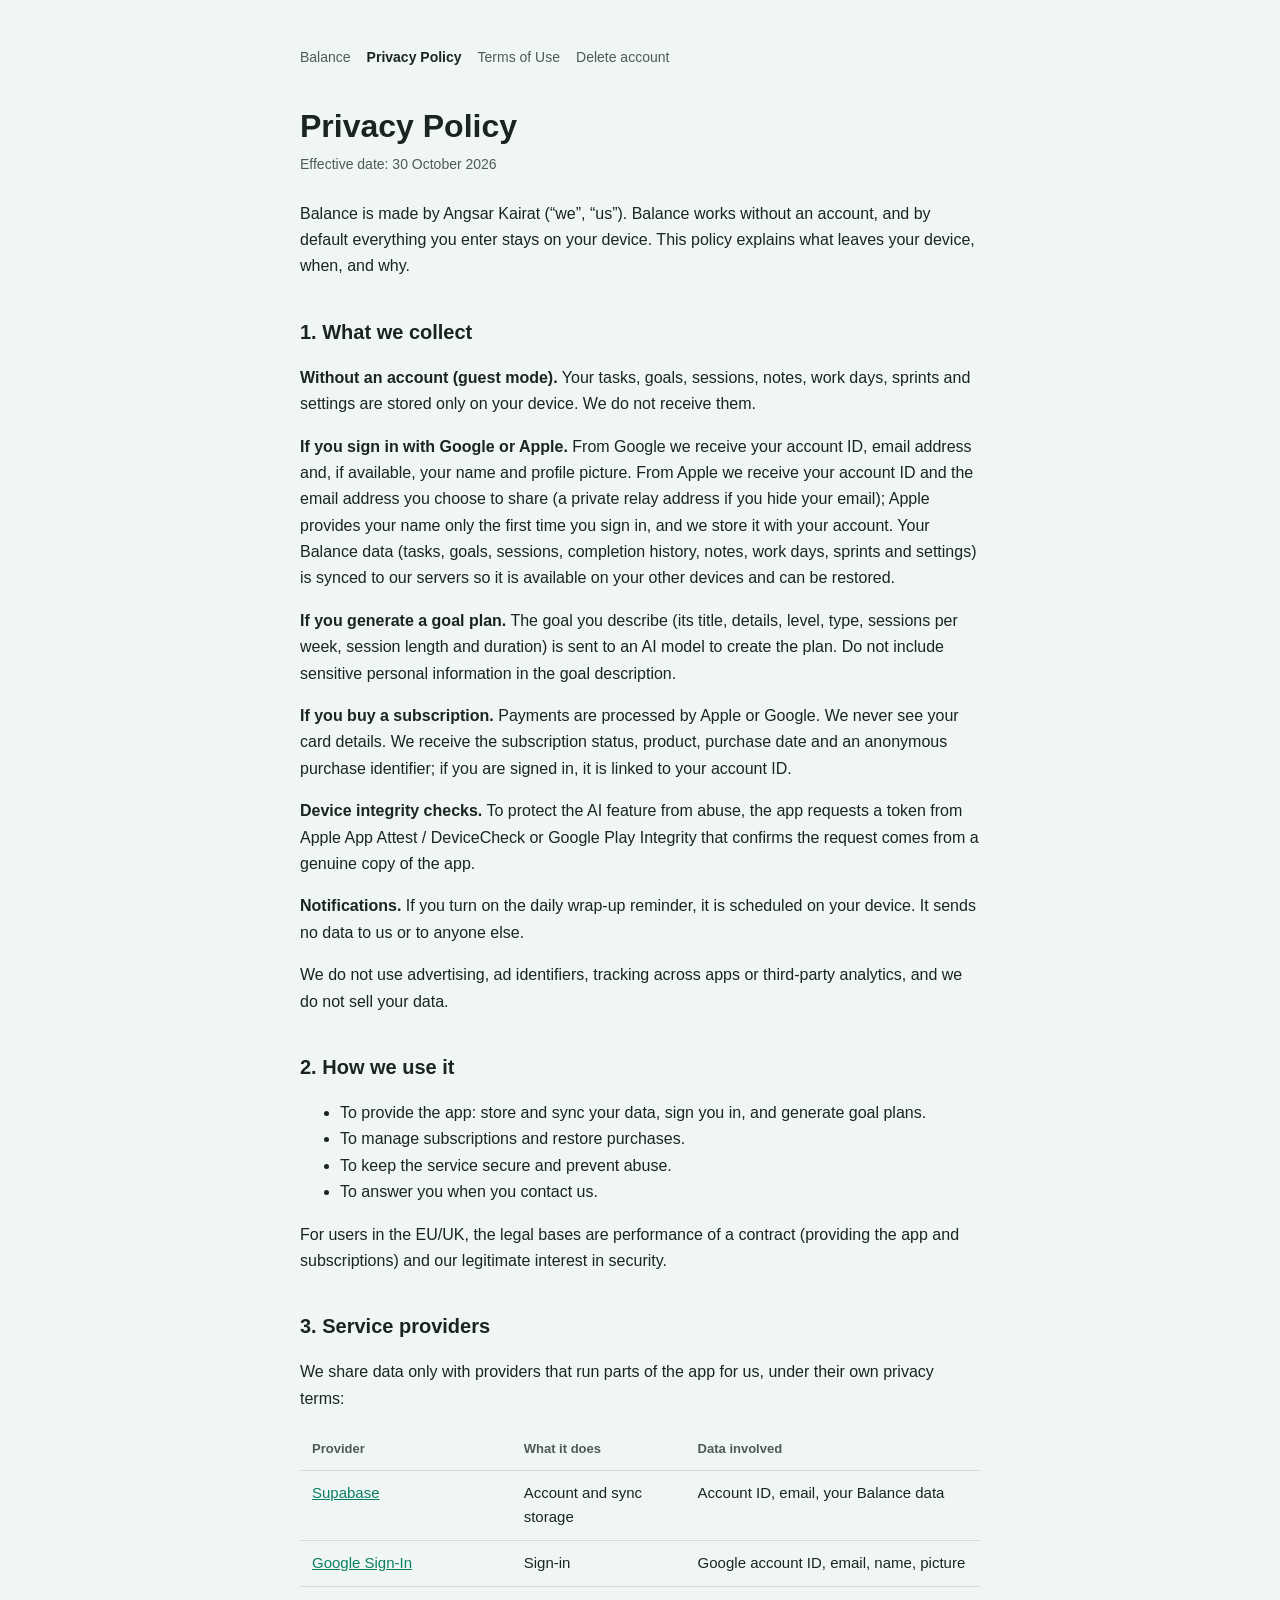
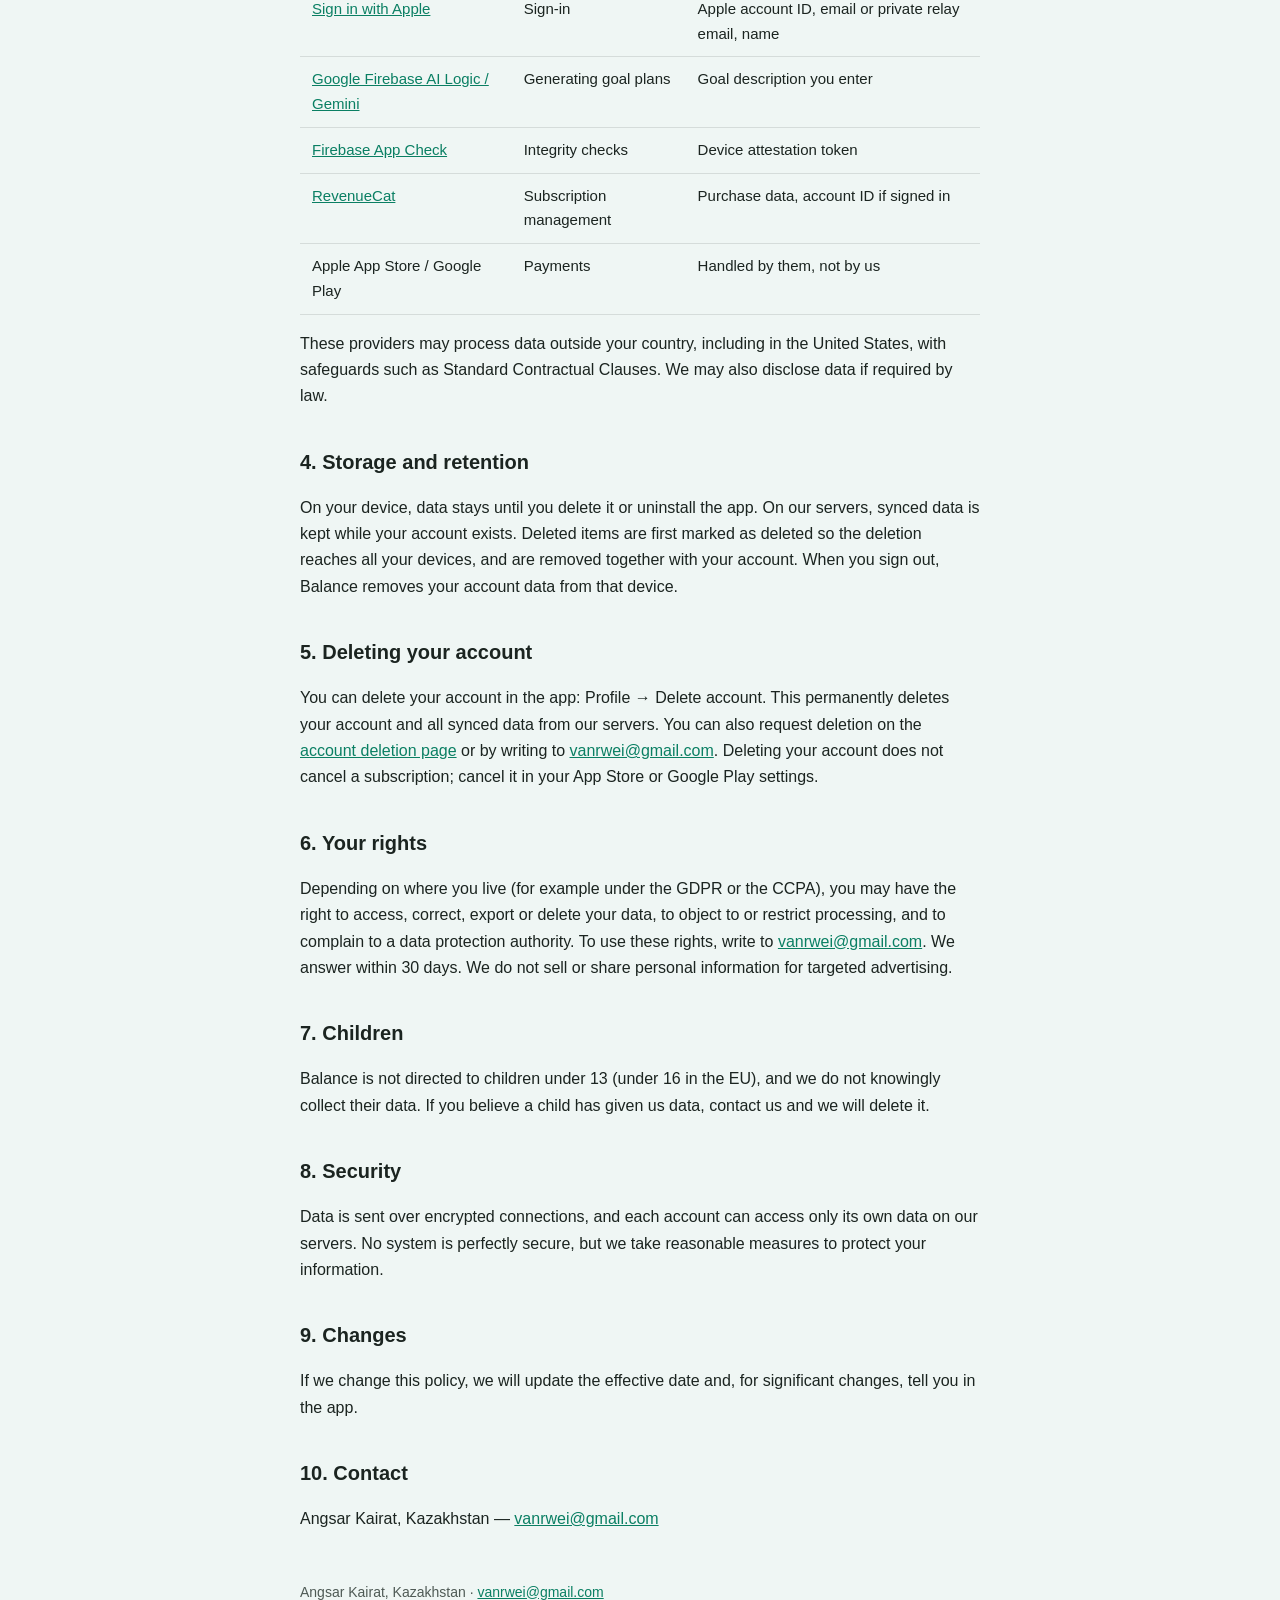
==== privacy.html @ ab6b9002 "Privacy policy, terms of use and account deletion pages" ====
<!doctype html>
<html lang="en">
<head>
<meta charset="utf-8">
<meta name="viewport" content="width=device-width,initial-scale=1">
<title>Privacy Policy — Balance</title>
<meta name="description" content="How Balance handles your data.">
<meta name="color-scheme" content="light dark">
<link rel="stylesheet" href="style.css">
</head>
<body>
<main>
<nav aria-label="Balance legal pages"><a href="index.html">Balance</a><a href="privacy.html" aria-current="page">Privacy Policy</a><a href="terms.html">Terms of Use</a><a href="delete-account.html">Delete account</a></nav>
<h1>Privacy Policy</h1>
<p class="meta">Effective date: 30 October 2026</p>
<p>Balance is made by Angsar Kairat (“we”, “us”). Balance works without an account, and by default everything you enter stays on your device. This policy explains what leaves your device, when, and why.</p>

<h2>1. What we collect</h2>
<p><strong>Without an account (guest mode).</strong> Your tasks, goals, sessions, notes, work days, sprints and settings are stored only on your device. We do not receive them.</p>
<p><strong>If you sign in with Google or Apple.</strong> From Google we receive your account ID, email address and, if available, your name and profile picture. From Apple we receive your account ID and the email address you choose to share (a private relay address if you hide your email); Apple provides your name only the first time you sign in, and we store it with your account. Your Balance data (tasks, goals, sessions, completion history, notes, work days, sprints and settings) is synced to our servers so it is available on your other devices and can be restored.</p>
<p><strong>If you generate a goal plan.</strong> The goal you describe (its title, details, level, type, sessions per week, session length and duration) is sent to an AI model to create the plan. Do not include sensitive personal information in the goal description.</p>
<p><strong>If you buy a subscription.</strong> Payments are processed by Apple or Google. We never see your card details. We receive the subscription status, product, purchase date and an anonymous purchase identifier; if you are signed in, it is linked to your account ID.</p>
<p><strong>Device integrity checks.</strong> To protect the AI feature from abuse, the app requests a token from Apple App Attest / DeviceCheck or Google Play Integrity that confirms the request comes from a genuine copy of the app.</p>
<p><strong>Notifications.</strong> If you turn on the daily wrap-up reminder, it is scheduled on your device. It sends no data to us or to anyone else.</p>
<p>We do not use advertising, ad identifiers, tracking across apps or third-party analytics, and we do not sell your data.</p>

<h2>2. How we use it</h2>
<ul>
<li>To provide the app: store and sync your data, sign you in, and generate goal plans.</li>
<li>To manage subscriptions and restore purchases.</li>
<li>To keep the service secure and prevent abuse.</li>
<li>To answer you when you contact us.</li>
</ul>
<p>For users in the EU/UK, the legal bases are performance of a contract (providing the app and subscriptions) and our legitimate interest in security.</p>

<h2>3. Service providers</h2>
<p>We share data only with providers that run parts of the app for us, under their own privacy terms:</p>
<table>
<tr><th>Provider</th><th>What it does</th><th>Data involved</th></tr>
<tr><td><a href="https://supabase.com/privacy">Supabase</a></td><td>Account and sync storage</td><td>Account ID, email, your Balance data</td></tr>
<tr><td><a href="https://policies.google.com/privacy">Google Sign-In</a></td><td>Sign-in</td><td>Google account ID, email, name, picture</td></tr>
<tr><td><a href="https://www.apple.com/legal/privacy/">Sign in with Apple</a></td><td>Sign-in</td><td>Apple account ID, email or private relay email, name</td></tr>
<tr><td><a href="https://firebase.google.com/support/privacy">Google Firebase AI Logic / Gemini</a></td><td>Generating goal plans</td><td>Goal description you enter</td></tr>
<tr><td><a href="https://firebase.google.com/support/privacy">Firebase App Check</a></td><td>Integrity checks</td><td>Device attestation token</td></tr>
<tr><td><a href="https://www.revenuecat.com/privacy">RevenueCat</a></td><td>Subscription management</td><td>Purchase data, account ID if signed in</td></tr>
<tr><td>Apple App Store / Google Play</td><td>Payments</td><td>Handled by them, not by us</td></tr>
</table>
<p>These providers may process data outside your country, including in the United States, with safeguards such as Standard Contractual Clauses. We may also disclose data if required by law.</p>

<h2>4. Storage and retention</h2>
<p>On your device, data stays until you delete it or uninstall the app. On our servers, synced data is kept while your account exists. Deleted items are first marked as deleted so the deletion reaches all your devices, and are removed together with your account. When you sign out, Balance removes your account data from that device.</p>

<h2>5. Deleting your account</h2>
<p>You can delete your account in the app: Profile → Delete account. This permanently deletes your account and all synced data from our servers. You can also request deletion on the <a href="delete-account.html">account deletion page</a> or by writing to <a href="mailto:vanrwei@gmail.com">vanrwei@gmail.com</a>. Deleting your account does not cancel a subscription; cancel it in your App Store or Google Play settings.</p>

<h2>6. Your rights</h2>
<p>Depending on where you live (for example under the GDPR or the CCPA), you may have the right to access, correct, export or delete your data, to object to or restrict processing, and to complain to a data protection authority. To use these rights, write to <a href="mailto:vanrwei@gmail.com">vanrwei@gmail.com</a>. We answer within 30 days. We do not sell or share personal information for targeted advertising.</p>

<h2>7. Children</h2>
<p>Balance is not directed to children under 13 (under 16 in the EU), and we do not knowingly collect their data. If you believe a child has given us data, contact us and we will delete it.</p>

<h2>8. Security</h2>
<p>Data is sent over encrypted connections, and each account can access only its own data on our servers. No system is perfectly secure, but we take reasonable measures to protect your information.</p>

<h2>9. Changes</h2>
<p>If we change this policy, we will update the effective date and, for significant changes, tell you in the app.</p>

<h2>10. Contact</h2>
<p>Angsar Kairat, Kazakhstan — <a href="mailto:vanrwei@gmail.com">vanrwei@gmail.com</a></p>
<footer>Angsar Kairat, Kazakhstan · <a href="mailto:vanrwei@gmail.com">vanrwei@gmail.com</a></footer>
</main>
</body>
</html>
---- style.css ----
:root{--bg:#EFF6F4;--fg:#1B2420;--mut:#4F5A55;--acc:#0A7F63;--card:rgba(255,255,255,.7);--bd:rgba(27,36,32,.12)}
@media (prefers-color-scheme:dark){:root{--bg:#071110;--fg:#ECF2EF;--mut:#9BA9A3;--acc:#48E2B0;--card:rgba(255,255,255,.06);--bd:rgba(255,255,255,.14)}}
*{box-sizing:border-box}
body{margin:0;background:var(--bg);color:var(--fg);font:16px/1.65 -apple-system,BlinkMacSystemFont,"Segoe UI",Roboto,Helvetica,Arial,sans-serif}
main{max-width:720px;margin:0 auto;padding:40px 20px 80px}
nav{display:flex;gap:16px;flex-wrap:wrap;margin-bottom:32px;font-size:14px}
nav a{color:var(--mut);text-decoration:none;padding:6px 0}
nav a[aria-current=page]{color:var(--fg);font-weight:600}
h1{font-size:32px;line-height:1.2;margin:0 0 8px}
h2{font-size:20px;margin:36px 0 8px}
p,li{color:var(--fg)}
.meta{color:var(--mut);font-size:14px;margin:0 0 24px}
a{color:var(--acc)}
table{width:100%;border-collapse:collapse;font-size:15px;margin:12px 0}
th,td{text-align:left;padding:10px 12px;border-bottom:1px solid var(--bd);vertical-align:top}
th{color:var(--mut);font-weight:600;font-size:13px}
.box{background:var(--card);border:1px solid var(--bd);border-radius:16px;padding:16px 20px;margin:16px 0}
footer{margin-top:48px;color:var(--mut);font-size:14px}
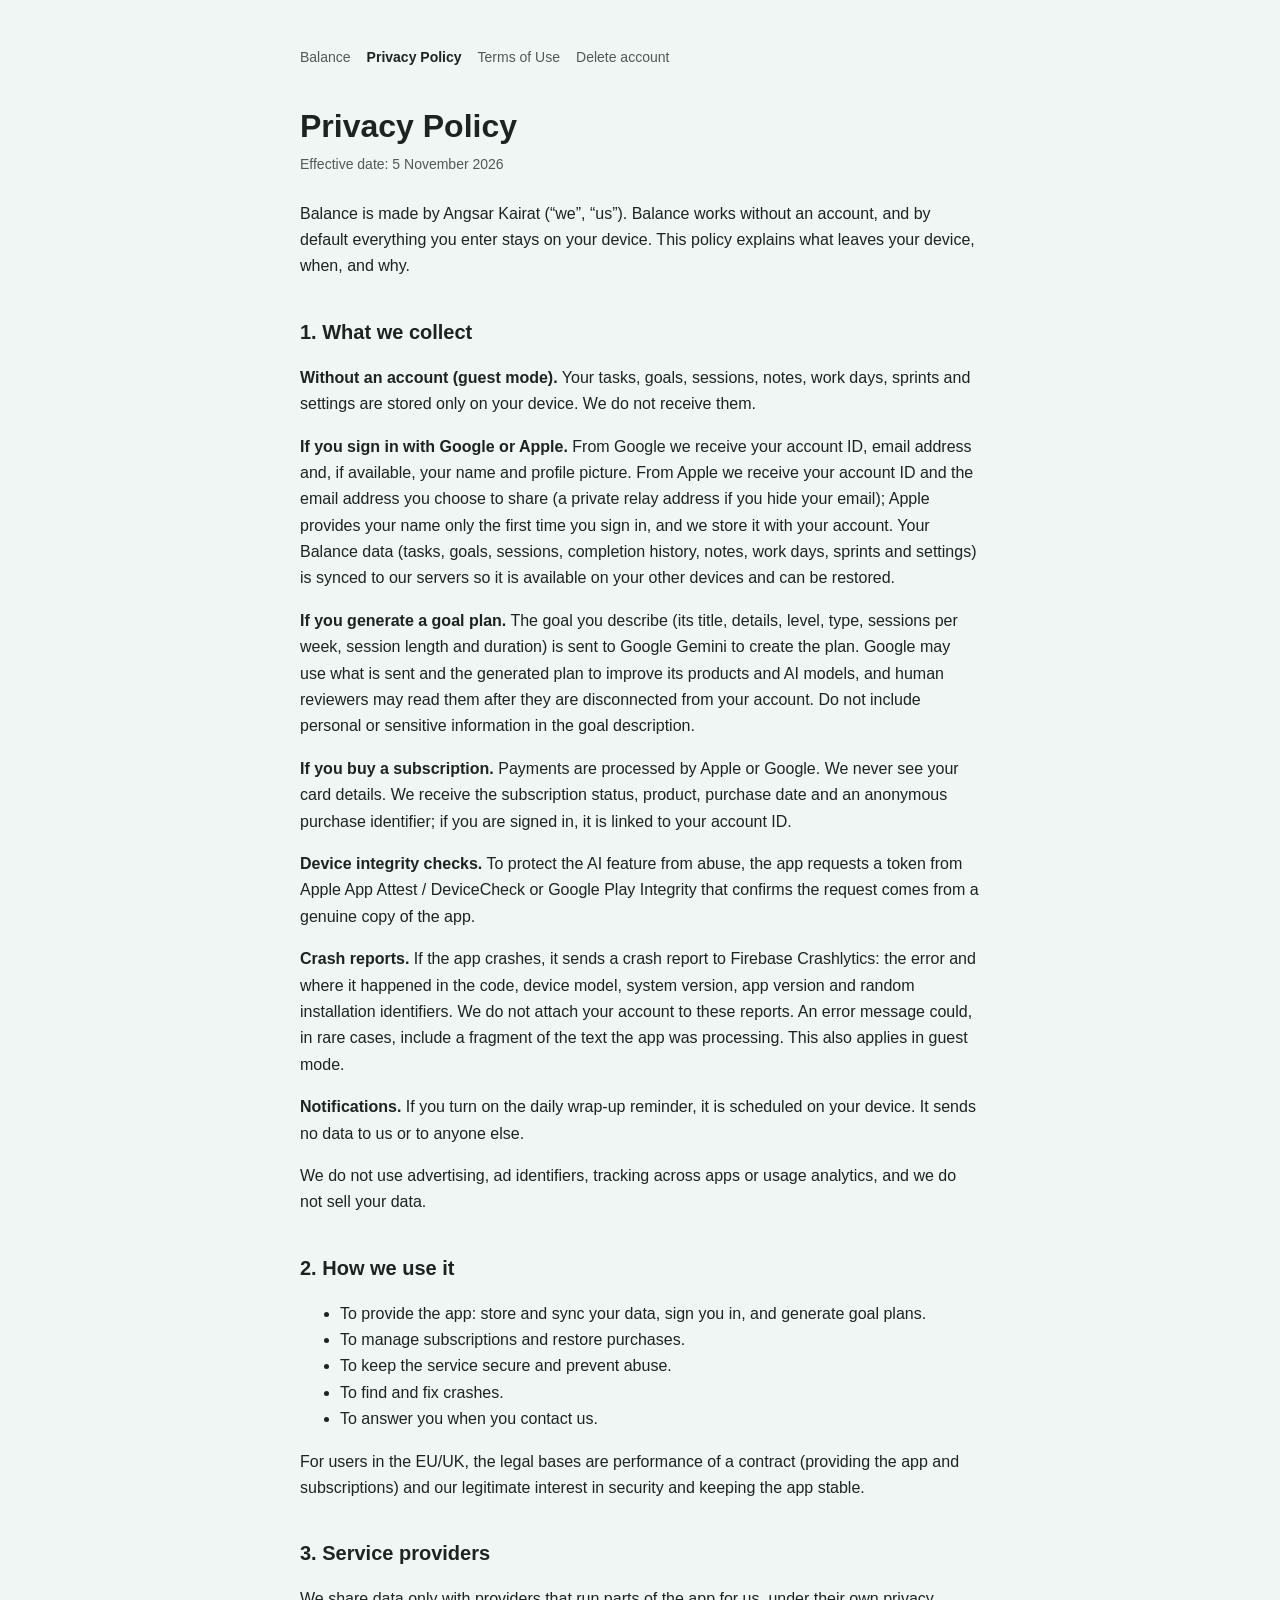
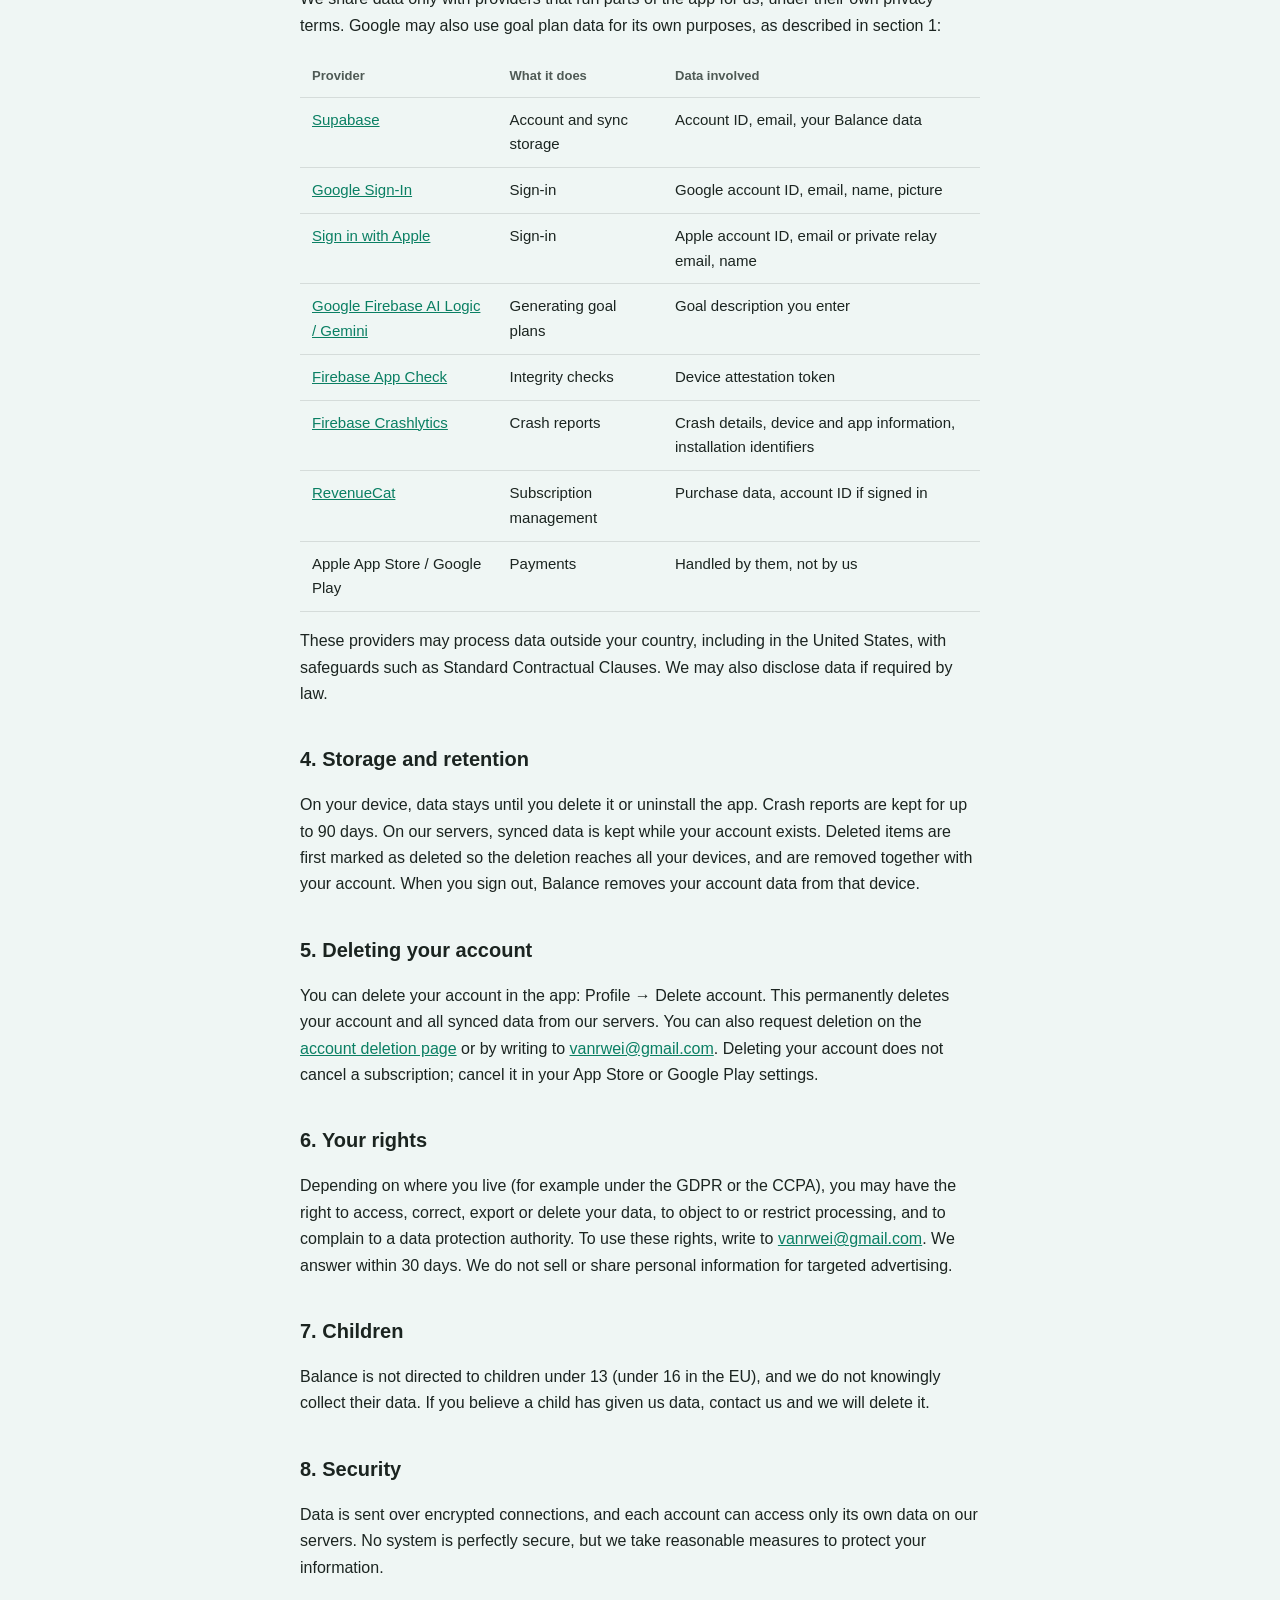
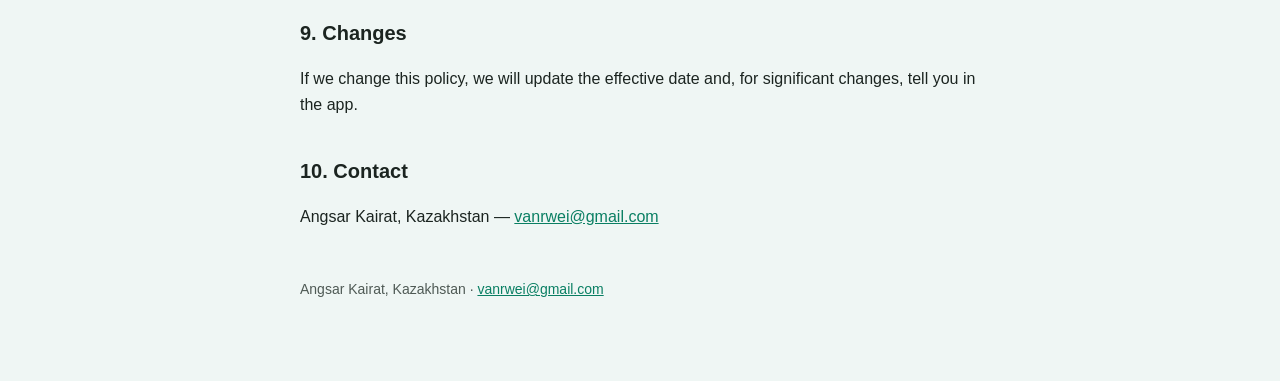
==== commit 784ab576: "Privacy and terms: Crashlytics, Gemini data use, goal plan limit Co-Authored-By: Claude Opus 5.5 <no" ====
--- a/privacy.html
+++ b/privacy.html
@@ -12,29 +12,31 @@
 <main>
 <nav aria-label="Balance legal pages"><a href="index.html">Balance</a><a href="privacy.html" aria-current="page">Privacy Policy</a><a href="terms.html">Terms of Use</a><a href="delete-account.html">Delete account</a></nav>
 <h1>Privacy Policy</h1>
-<p class="meta">Effective date: 30 October 2026</p>
+<p class="meta">Effective date: 5 November 2026</p>
 <p>Balance is made by Angsar Kairat (“we”, “us”). Balance works without an account, and by default everything you enter stays on your device. This policy explains what leaves your device, when, and why.</p>
 
 <h2>1. What we collect</h2>
 <p><strong>Without an account (guest mode).</strong> Your tasks, goals, sessions, notes, work days, sprints and settings are stored only on your device. We do not receive them.</p>
 <p><strong>If you sign in with Google or Apple.</strong> From Google we receive your account ID, email address and, if available, your name and profile picture. From Apple we receive your account ID and the email address you choose to share (a private relay address if you hide your email); Apple provides your name only the first time you sign in, and we store it with your account. Your Balance data (tasks, goals, sessions, completion history, notes, work days, sprints and settings) is synced to our servers so it is available on your other devices and can be restored.</p>
-<p><strong>If you generate a goal plan.</strong> The goal you describe (its title, details, level, type, sessions per week, session length and duration) is sent to an AI model to create the plan. Do not include sensitive personal information in the goal description.</p>
+<p><strong>If you generate a goal plan.</strong> The goal you describe (its title, details, level, type, sessions per week, session length and duration) is sent to Google Gemini to create the plan. Google may use what is sent and the generated plan to improve its products and AI models, and human reviewers may read them after they are disconnected from your account. Do not include personal or sensitive information in the goal description.</p>
 <p><strong>If you buy a subscription.</strong> Payments are processed by Apple or Google. We never see your card details. We receive the subscription status, product, purchase date and an anonymous purchase identifier; if you are signed in, it is linked to your account ID.</p>
 <p><strong>Device integrity checks.</strong> To protect the AI feature from abuse, the app requests a token from Apple App Attest / DeviceCheck or Google Play Integrity that confirms the request comes from a genuine copy of the app.</p>
+<p><strong>Crash reports.</strong> If the app crashes, it sends a crash report to Firebase Crashlytics: the error and where it happened in the code, device model, system version, app version and random installation identifiers. We do not attach your account to these reports. An error message could, in rare cases, include a fragment of the text the app was processing. This also applies in guest mode.</p>
 <p><strong>Notifications.</strong> If you turn on the daily wrap-up reminder, it is scheduled on your device. It sends no data to us or to anyone else.</p>
-<p>We do not use advertising, ad identifiers, tracking across apps or third-party analytics, and we do not sell your data.</p>
+<p>We do not use advertising, ad identifiers, tracking across apps or usage analytics, and we do not sell your data.</p>
 
 <h2>2. How we use it</h2>
 <ul>
 <li>To provide the app: store and sync your data, sign you in, and generate goal plans.</li>
 <li>To manage subscriptions and restore purchases.</li>
 <li>To keep the service secure and prevent abuse.</li>
+<li>To find and fix crashes.</li>
 <li>To answer you when you contact us.</li>
 </ul>
-<p>For users in the EU/UK, the legal bases are performance of a contract (providing the app and subscriptions) and our legitimate interest in security.</p>
+<p>For users in the EU/UK, the legal bases are performance of a contract (providing the app and subscriptions) and our legitimate interest in security and keeping the app stable.</p>
 
 <h2>3. Service providers</h2>
-<p>We share data only with providers that run parts of the app for us, under their own privacy terms:</p>
+<p>We share data only with providers that run parts of the app for us, under their own privacy terms. Google may also use goal plan data for its own purposes, as described in section 1:</p>
 <table>
 <tr><th>Provider</th><th>What it does</th><th>Data involved</th></tr>
 <tr><td><a href="https://supabase.com/privacy">Supabase</a></td><td>Account and sync storage</td><td>Account ID, email, your Balance data</td></tr>
@@ -42,13 +44,14 @@
 <tr><td><a href="https://www.apple.com/legal/privacy/">Sign in with Apple</a></td><td>Sign-in</td><td>Apple account ID, email or private relay email, name</td></tr>
 <tr><td><a href="https://firebase.google.com/support/privacy">Google Firebase AI Logic / Gemini</a></td><td>Generating goal plans</td><td>Goal description you enter</td></tr>
 <tr><td><a href="https://firebase.google.com/support/privacy">Firebase App Check</a></td><td>Integrity checks</td><td>Device attestation token</td></tr>
+<tr><td><a href="https://firebase.google.com/support/privacy">Firebase Crashlytics</a></td><td>Crash reports</td><td>Crash details, device and app information, installation identifiers</td></tr>
 <tr><td><a href="https://www.revenuecat.com/privacy">RevenueCat</a></td><td>Subscription management</td><td>Purchase data, account ID if signed in</td></tr>
 <tr><td>Apple App Store / Google Play</td><td>Payments</td><td>Handled by them, not by us</td></tr>
 </table>
 <p>These providers may process data outside your country, including in the United States, with safeguards such as Standard Contractual Clauses. We may also disclose data if required by law.</p>
 
 <h2>4. Storage and retention</h2>
-<p>On your device, data stays until you delete it or uninstall the app. On our servers, synced data is kept while your account exists. Deleted items are first marked as deleted so the deletion reaches all your devices, and are removed together with your account. When you sign out, Balance removes your account data from that device.</p>
+<p>On your device, data stays until you delete it or uninstall the app. Crash reports are kept for up to 90 days. On our servers, synced data is kept while your account exists. Deleted items are first marked as deleted so the deletion reaches all your devices, and are removed together with your account. When you sign out, Balance removes your account data from that device.</p>
 
 <h2>5. Deleting your account</h2>
 <p>You can delete your account in the app: Profile → Delete account. This permanently deletes your account and all synced data from our servers. You can also request deletion on the <a href="delete-account.html">account deletion page</a> or by writing to <a href="mailto:vanrwei@gmail.com">vanrwei@gmail.com</a>. Deleting your account does not cancel a subscription; cancel it in your App Store or Google Play settings.</p>
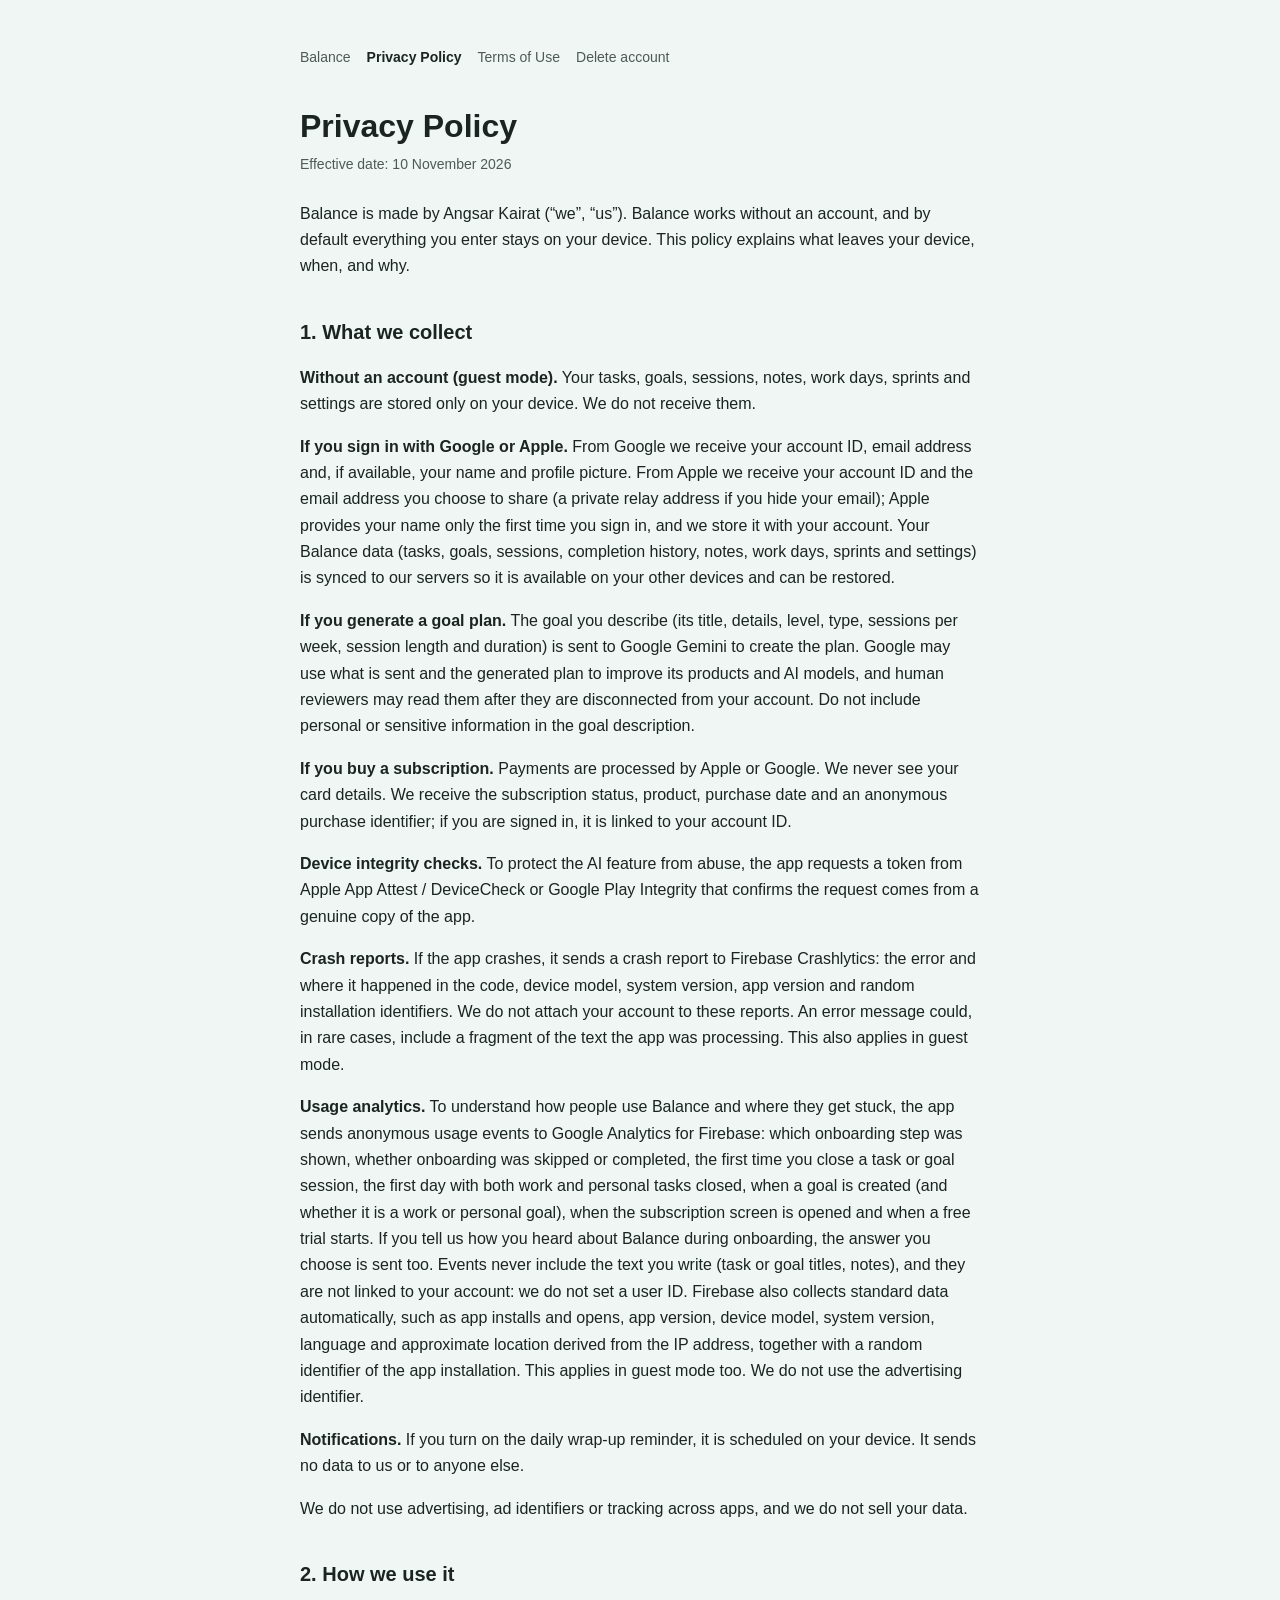
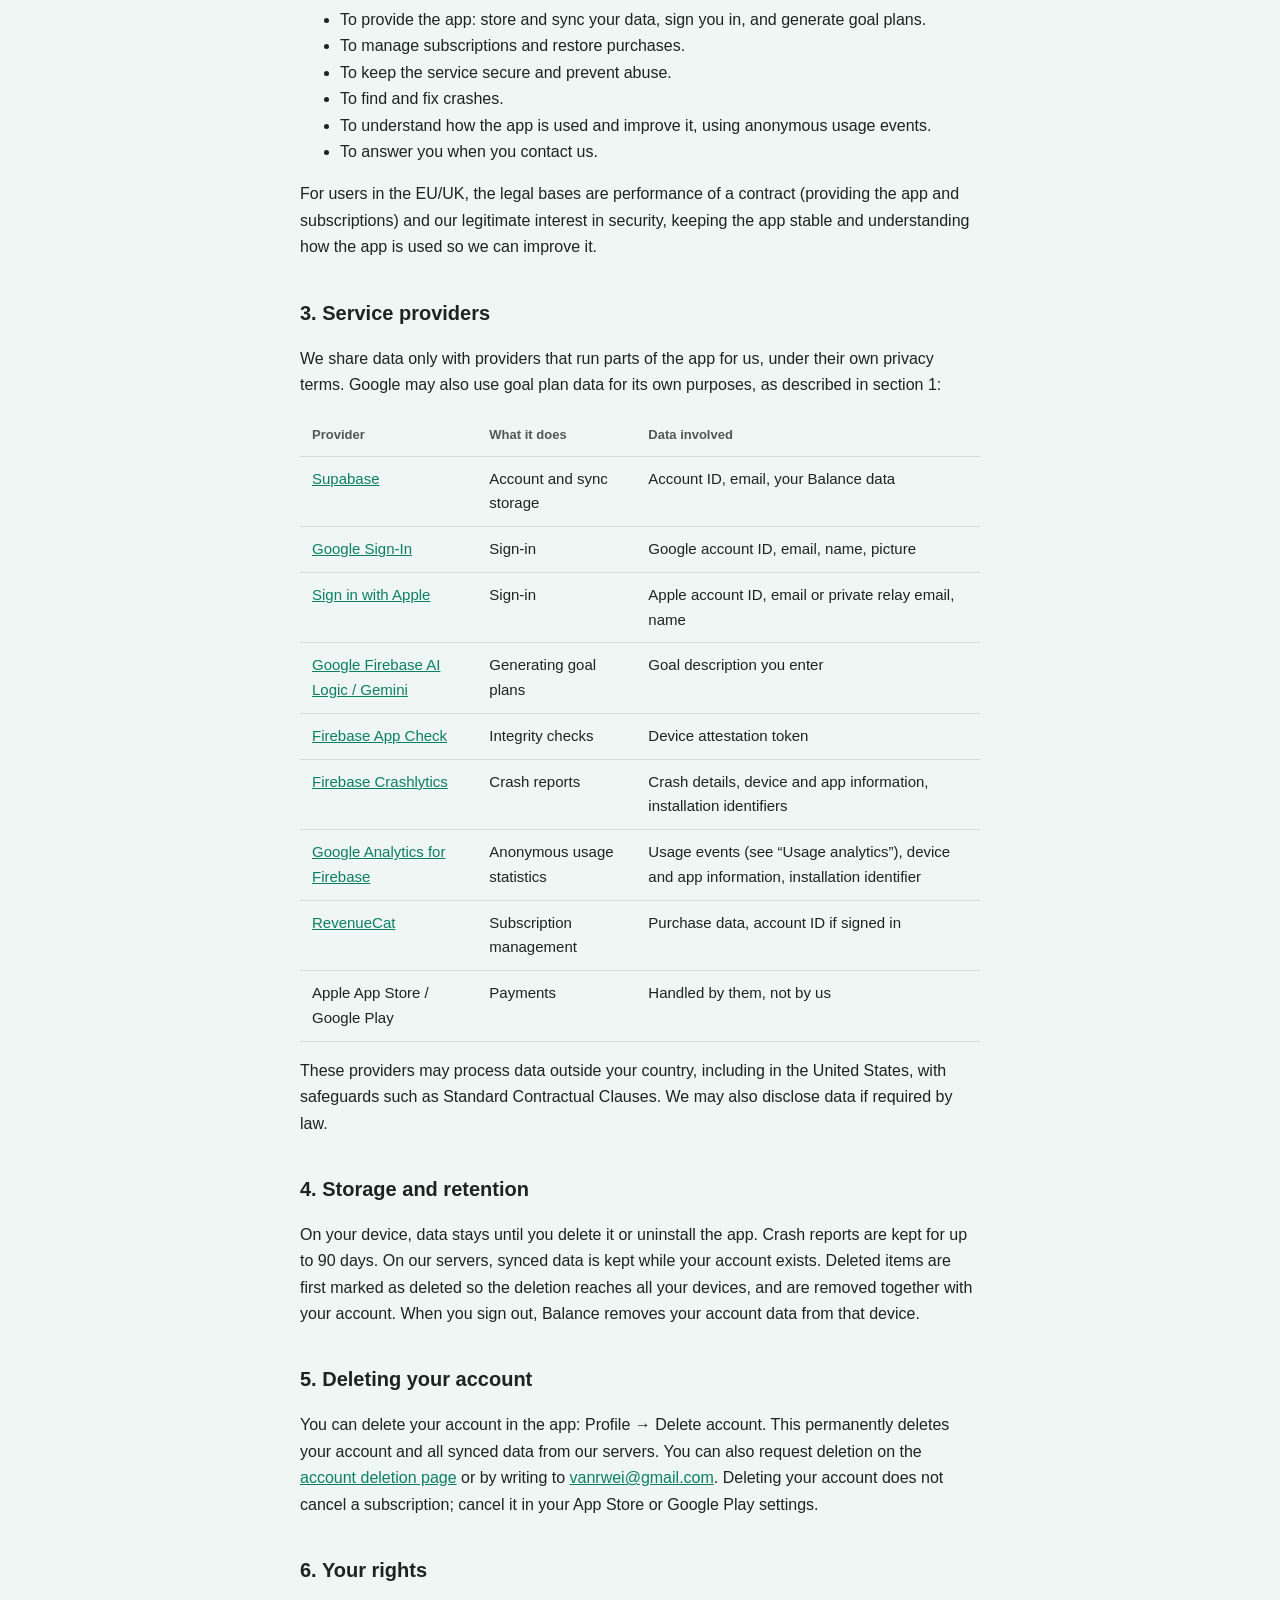
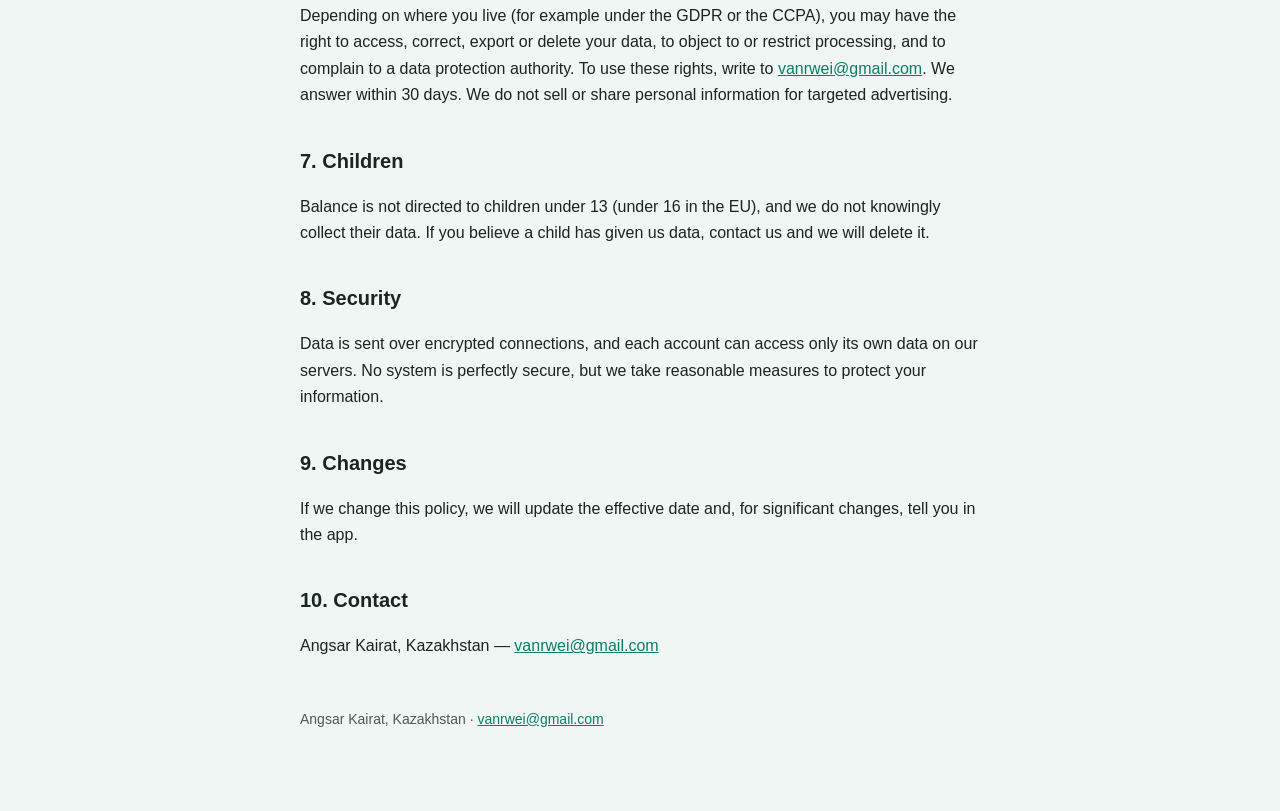
==== commit 7261901b: "Privacy policy: Google Analytics for Firebase usage events Co-Authored-By: Claude Sonnet 5.5 <norepl" ====
--- a/privacy.html
+++ b/privacy.html
@@ -12,7 +12,7 @@
 <main>
 <nav aria-label="Balance legal pages"><a href="index.html">Balance</a><a href="privacy.html" aria-current="page">Privacy Policy</a><a href="terms.html">Terms of Use</a><a href="delete-account.html">Delete account</a></nav>
 <h1>Privacy Policy</h1>
-<p class="meta">Effective date: 5 November 2026</p>
+<p class="meta">Effective date: 10 November 2026</p>
 <p>Balance is made by Angsar Kairat (“we”, “us”). Balance works without an account, and by default everything you enter stays on your device. This policy explains what leaves your device, when, and why.</p>
 
 <h2>1. What we collect</h2>
@@ -22,8 +22,9 @@
 <p><strong>If you buy a subscription.</strong> Payments are processed by Apple or Google. We never see your card details. We receive the subscription status, product, purchase date and an anonymous purchase identifier; if you are signed in, it is linked to your account ID.</p>
 <p><strong>Device integrity checks.</strong> To protect the AI feature from abuse, the app requests a token from Apple App Attest / DeviceCheck or Google Play Integrity that confirms the request comes from a genuine copy of the app.</p>
 <p><strong>Crash reports.</strong> If the app crashes, it sends a crash report to Firebase Crashlytics: the error and where it happened in the code, device model, system version, app version and random installation identifiers. We do not attach your account to these reports. An error message could, in rare cases, include a fragment of the text the app was processing. This also applies in guest mode.</p>
+<p><strong>Usage analytics.</strong> To understand how people use Balance and where they get stuck, the app sends anonymous usage events to Google Analytics for Firebase: which onboarding step was shown, whether onboarding was skipped or completed, the first time you close a task or goal session, the first day with both work and personal tasks closed, when a goal is created (and whether it is a work or personal goal), when the subscription screen is opened and when a free trial starts. If you tell us how you heard about Balance during onboarding, the answer you choose is sent too. Events never include the text you write (task or goal titles, notes), and they are not linked to your account: we do not set a user ID. Firebase also collects standard data automatically, such as app installs and opens, app version, device model, system version, language and approximate location derived from the IP address, together with a random identifier of the app installation. This applies in guest mode too. We do not use the advertising identifier.</p>
 <p><strong>Notifications.</strong> If you turn on the daily wrap-up reminder, it is scheduled on your device. It sends no data to us or to anyone else.</p>
-<p>We do not use advertising, ad identifiers, tracking across apps or usage analytics, and we do not sell your data.</p>
+<p>We do not use advertising, ad identifiers or tracking across apps, and we do not sell your data.</p>
 
 <h2>2. How we use it</h2>
 <ul>
@@ -31,9 +32,10 @@
 <li>To manage subscriptions and restore purchases.</li>
 <li>To keep the service secure and prevent abuse.</li>
 <li>To find and fix crashes.</li>
+<li>To understand how the app is used and improve it, using anonymous usage events.</li>
 <li>To answer you when you contact us.</li>
 </ul>
-<p>For users in the EU/UK, the legal bases are performance of a contract (providing the app and subscriptions) and our legitimate interest in security and keeping the app stable.</p>
+<p>For users in the EU/UK, the legal bases are performance of a contract (providing the app and subscriptions) and our legitimate interest in security, keeping the app stable and understanding how the app is used so we can improve it.</p>
 
 <h2>3. Service providers</h2>
 <p>We share data only with providers that run parts of the app for us, under their own privacy terms. Google may also use goal plan data for its own purposes, as described in section 1:</p>
@@ -45,6 +47,7 @@
 <tr><td><a href="https://firebase.google.com/support/privacy">Google Firebase AI Logic / Gemini</a></td><td>Generating goal plans</td><td>Goal description you enter</td></tr>
 <tr><td><a href="https://firebase.google.com/support/privacy">Firebase App Check</a></td><td>Integrity checks</td><td>Device attestation token</td></tr>
 <tr><td><a href="https://firebase.google.com/support/privacy">Firebase Crashlytics</a></td><td>Crash reports</td><td>Crash details, device and app information, installation identifiers</td></tr>
+<tr><td><a href="https://firebase.google.com/support/privacy">Google Analytics for Firebase</a></td><td>Anonymous usage statistics</td><td>Usage events (see “Usage analytics”), device and app information, installation identifier</td></tr>
 <tr><td><a href="https://www.revenuecat.com/privacy">RevenueCat</a></td><td>Subscription management</td><td>Purchase data, account ID if signed in</td></tr>
 <tr><td>Apple App Store / Google Play</td><td>Payments</td><td>Handled by them, not by us</td></tr>
 </table>
